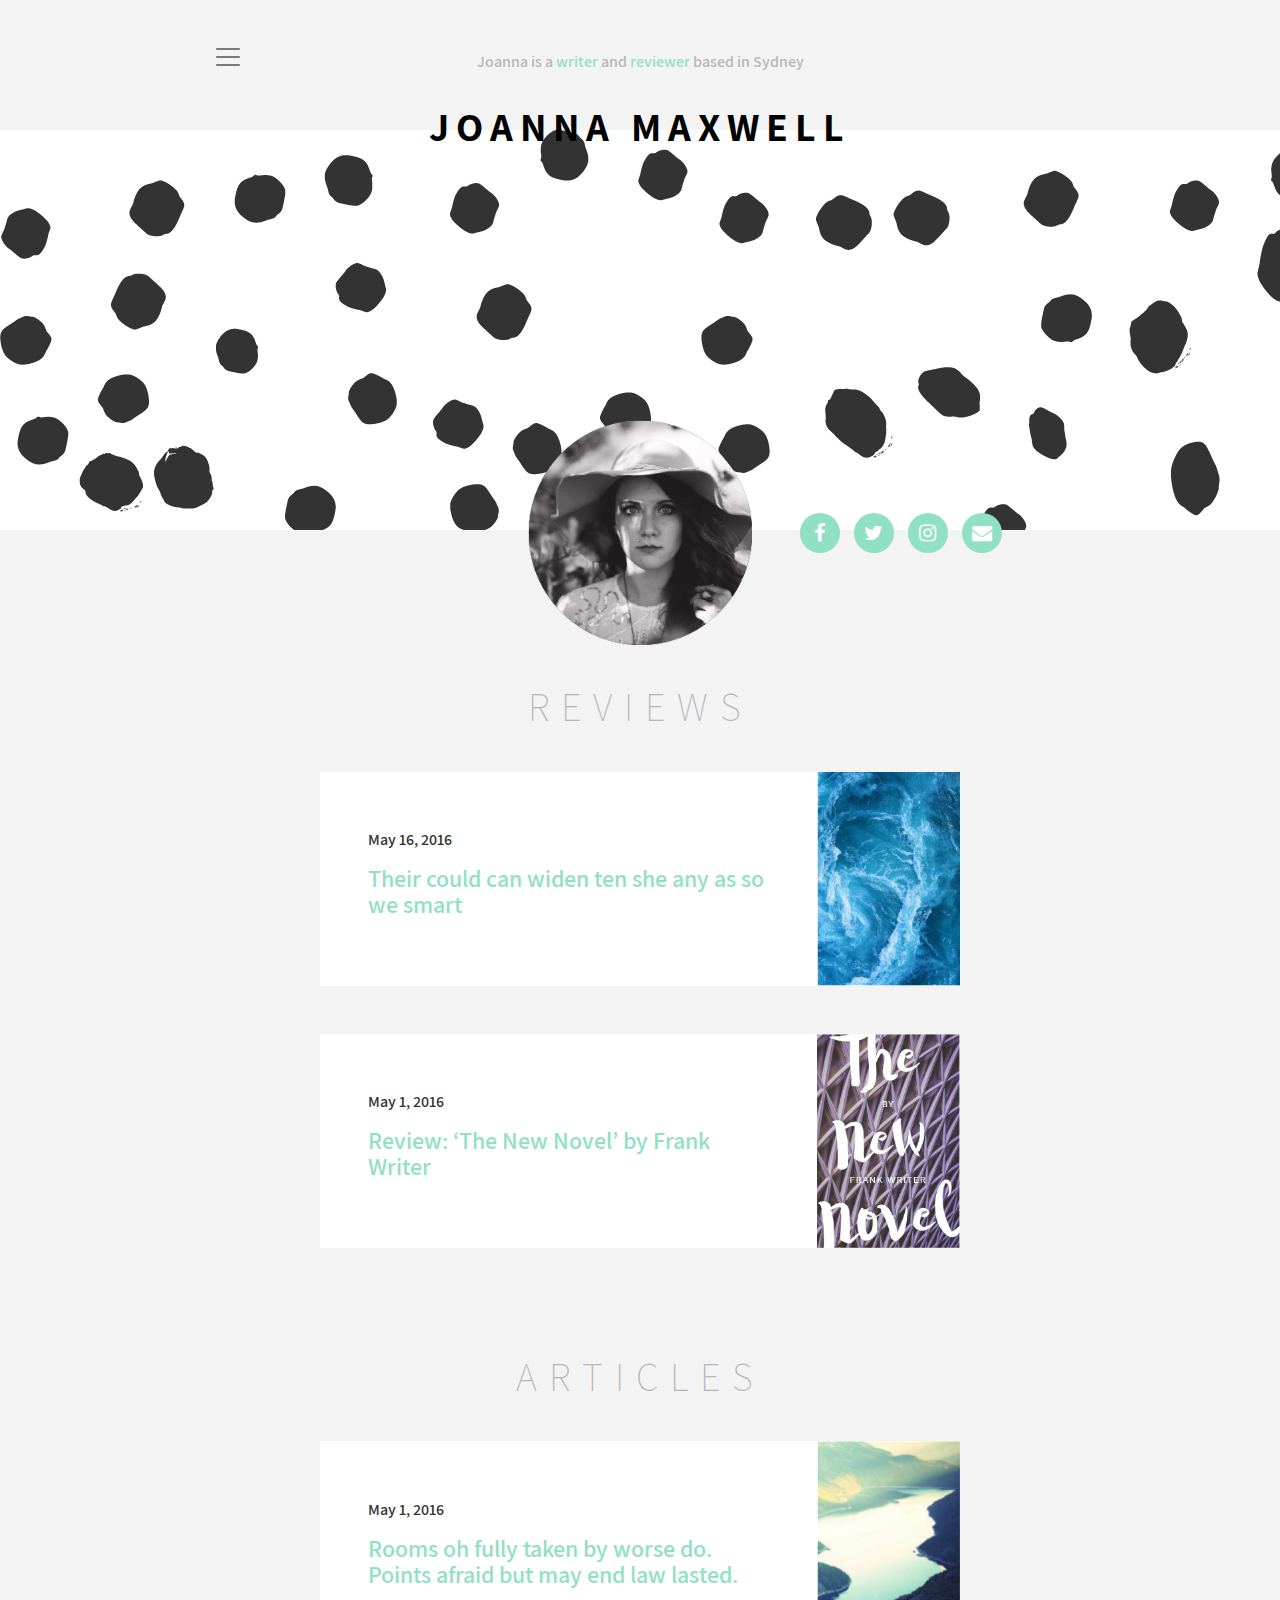
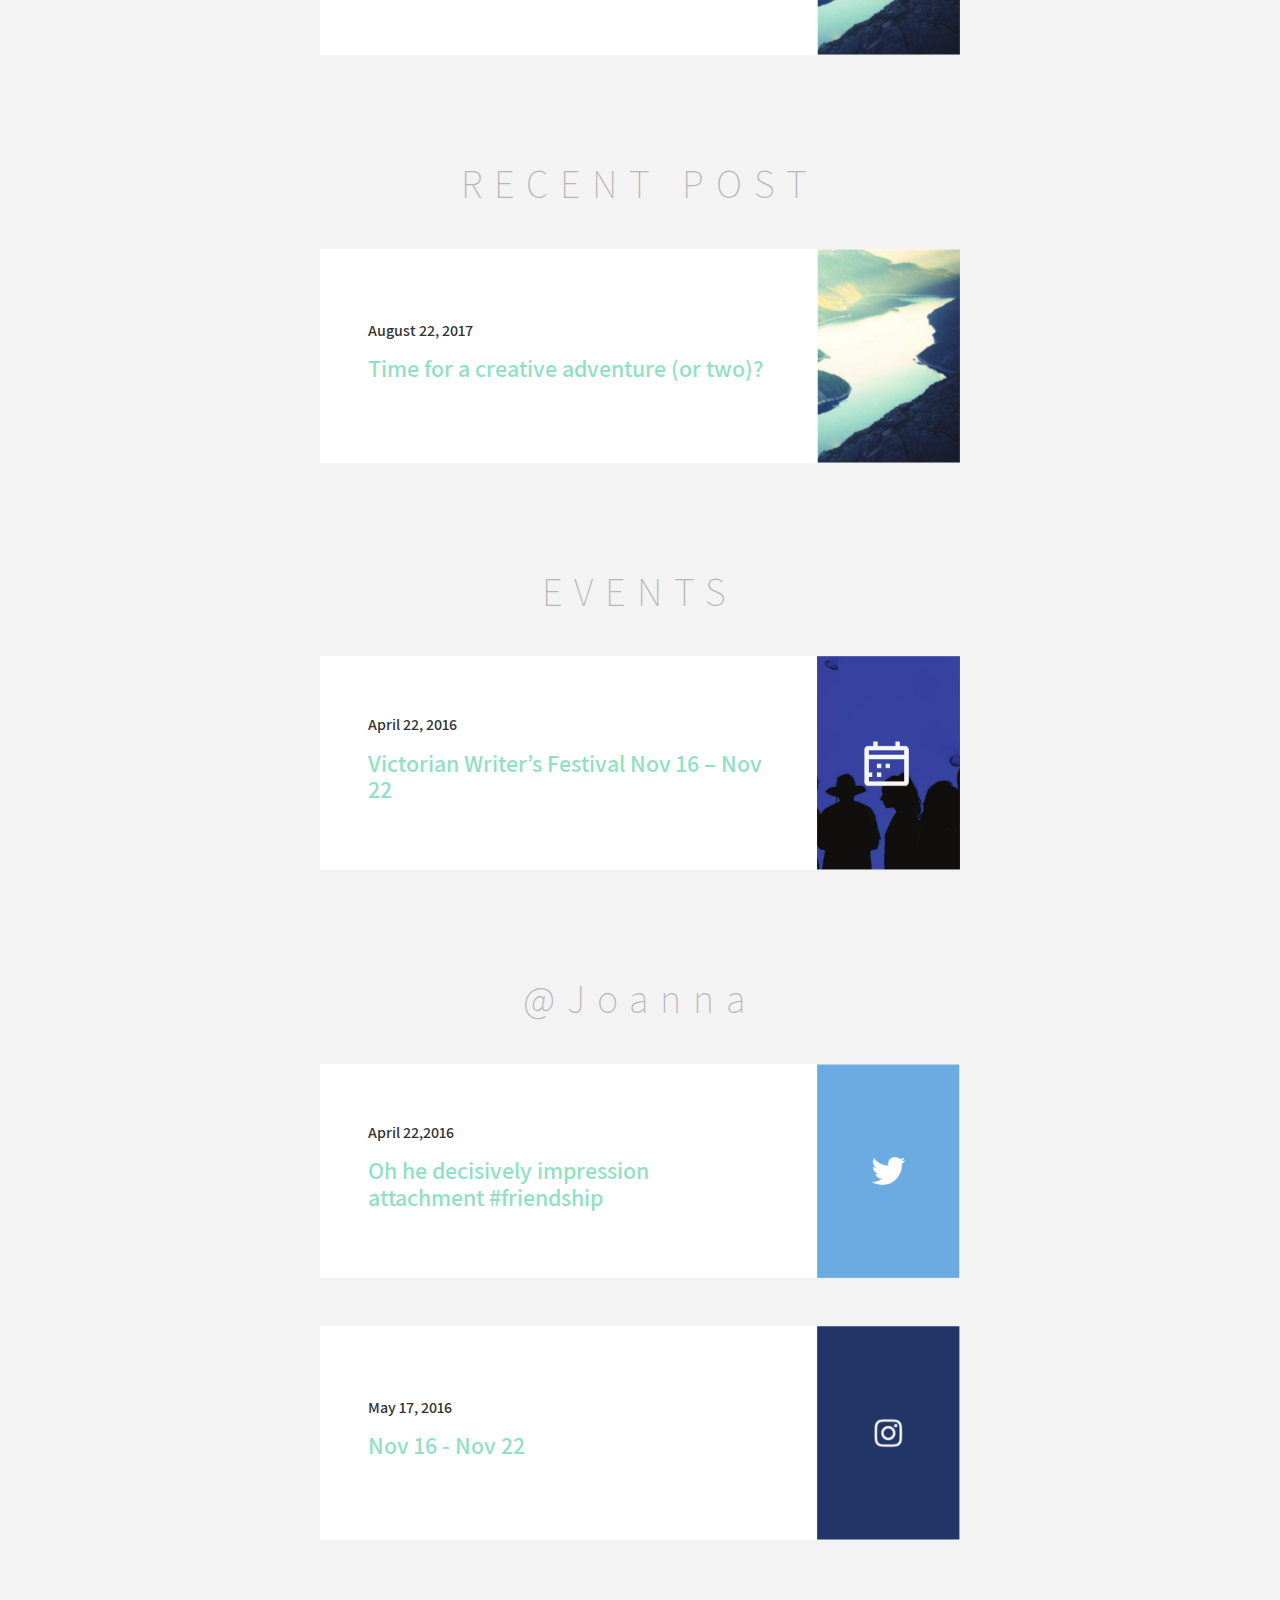
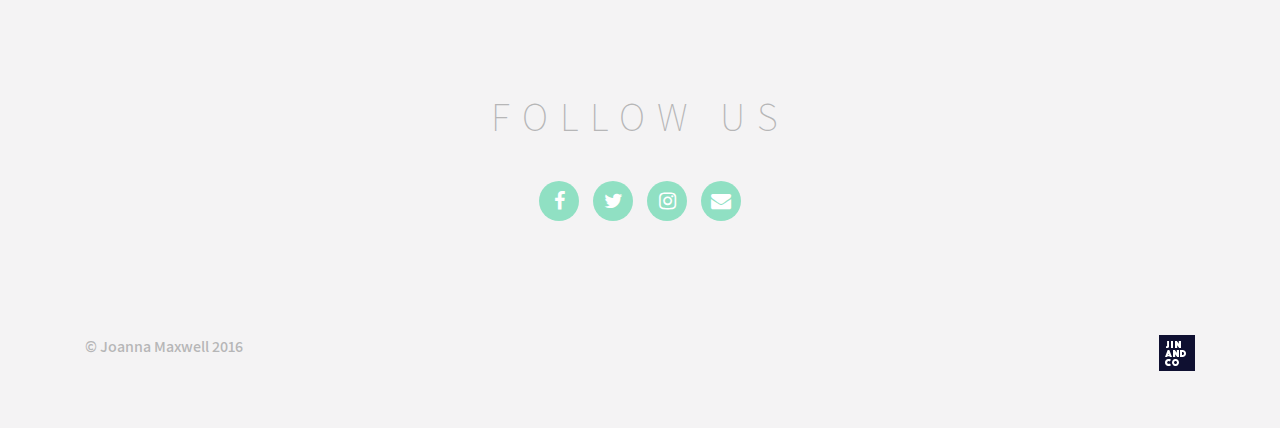
==== index.html @ 0de3772c "add initial page" ====
<!DOCTYPE html>
<html lang="en">
<head>
	<meta charset="utf-8">
	<meta name="viewport" content="width=device-width, initial-scale=1, shrink-to-fit=no">

	<link rel="stylesheet" href="css/bootstrap.min.css">
	<link rel="stylesheet" href="css/font-awesome.min.css">
	<link rel="stylesheet" href="css/main.css">
	<link rel="stylesheet" href="css/font-face.css">
</head>
<body>

	<!-- START HEADER CONVENTION -->
	<header class="header-1">

		<div class="container">
			<div class="tagline">
				<div class="hamburger hidden-md-down">
					<nav class="navbar navbar-light bg-faded navbar-toggleable-md">
					    <button class="navbar-toggler navbar-toggler-right collapsed" type="button" data-toggle="collapse" data-target="#jodi-navbar" aria-controls="jodi-navbar" aria-expanded="false" aria-label="Toggle navigation">
					       <span class="navbar-toggler-icon"></span>
					       <span class="close"><img src="img/close-icon.png"></span>
					    </button>

					    <div class="collapse navbar-collapse" id="jodi-navbar">
					        <ul class="navbar-nav">
                                <li class="nav-item"><a href="index.html" class="nav-link">Home</a></li>
					            <li class="nav-item"><a href="about.html" class="nav-link">About</a></li>
					            <li class="nav-item"><a href="blog.html" class="nav-link">Blog</a></li>
					            <li class="nav-item"><a href="book.html" class="nav-link">Book</a></li>
					            <li class="nav-item"><a href="reports.html" class="nav-link">Reports</a></li>
					            <li class="nav-item"><a href="contact-us.html" class="nav-link">Contact</a></li>
					        </ul>
					    </div>
					</nav>
				</div>

				<p class="text-center">Joanna is a <span>writer</span> and <span>reviewer</span> based in Sydney</p>
			</div>
		</div>
		
		<div class="banner">
			<h1 class="text-center">Joanna Maxwell</h1>
		</div>

		<div class="profile">
			<div class="container">
				<div class="row">
					<div class="col"></div>

					<div class="col-xs-3 text-center">
						<img src="img/profile-jodi.png" class="img-fluid" alt="Jodi Writes Image">
					</div>

					<div class="col">
						<table style="height: 225px;">
							<tbody>
								<tr>
									<td class="align-middle">
										<div class="social-icons">
											<ul class="list-inline">
												<li class="list-inline-item"><a class="fa fa-facebook" title="" target="_blank" href="#"></a></li>
												<li class="list-inline-item"><a class="fa fa-twitter" title="" target="_blank" href="#"></a></li>
												<li class="list-inline-item"><a class="fa fa-instagram" title="" target="_blank" href="#"></a></li>
												<li class="list-inline-item"><a class="fa fa-envelope" title="" target="_blank" href="#"></a></li>
											</ul>
										</div>
									</td>
								</tr>
							</tbody>
						</table>
					</div>
				</div>
			</div>
		</div>

	</header>
	<!-- END HEADER CONVENTION -->

	<!-- HTML START -->
	<div class="container">
		<!-- Content here -->
		<div class="custom-width-of-global">
			<h1 class="text-center mb-5  mt-6 ">REVIEWS</h1>

			<div class="media global-color-1 mb-5 custom-hover color-lighted">
				<div class="media-body  ml-5 mr-5">
					<h6 class="medmt-0 color-lighted-not mb-3">May 16, 2016</h6>
					<h4>Their could can widen ten she any as so we smart  </h4>
				
				</div>
				<img class="d-flex pull-right" src="img/img5.png" alt="Generic placeholder image">
			</div>


			<div class="media global-color-1 mb-5 custom-hover color-lighted">
				<div class="media-body ml-5 mr-5">
					<h6 class="medmt-0 color-lighted-not mb-3">May 1, 2016</h6>
					<h4>Review: ‘The New Novel’ by Frank Writer </h4>
				</div>
				<img class="d-flex pull-right" src="img/novel.png" alt="Generic placeholder image">
			</div>

			<h1 class="text-center mb-5 mt-7">ARTICLES</h1>

			<div class="media global-color-1 mb-5 custom-hover color-lighted">
				<div class="media-body  ml-5 mr-5">
					<h6 class="medmt-0 color-lighted-not mb-3">May 1, 2016</h6>
					<h4> Rooms oh fully taken by worse do. Points afraid but may end law lasted. </h4>
					
				</div>
				<img class="d-flex pull-right" src="img/river.png" alt="Generic placeholder image">
			</div>

			<h1 class="text-center mb-5 mt-7">RECENT POST</h1>

			<div class="media global-color-1 mb-5 custom-hover color-lighted">
				<div class="media-body  ml-5 mr-5">
					<h6 class="medmt-0 color-lighted-not mb-3">August 22, 2017</h6>
					<h4> Time for a creative adventure (or two)? </h4>
					
				</div>
				<img class="d-flex pull-right" src="img/river.png" alt="Generic placeholder image">
			</div>

			<h1 class="text-center mb-5 mt-7">EVENTS</h1>

			<div class="media global-color-1 mb-5 custom-hover color-lighted">
				<div class="media-body  ml-5 mr-5">
					<h6 class="medmt-0 color-lighted-not mb-3">April 22, 2016</h6>
					<h4> Victorian Writer’s Festival Nov 16 – Nov 22 </h4>
				</div>
				<img class="d-flex pull-right" src="img/people-bg.png" alt="Generic placeholder image">
			</div>

			<h1 class="text-center mb-5 mt-7">@Joanna</h1>

			<div class="media global-color-1 mb-5 custom-hover color-lighted">
				<div class="media-body  ml-5 mr-5">
					<h6 class="medmt-0 color-lighted-not mb-3">April 22,2016</h6>
					<h4>Oh he decisively impression attachment #friendship  </h4>
				</div>
				<img class="d-flex pull-right" src="img/twitter-bg.png" alt="Generic placeholder image">
			</div>


			<div class="media global-color-1 mb-5 custom-hover color-lighted">
				<div class="media-body  ml-5 mr-5">
					<h6 class="medmt-0 color-lighted-not mb-3">May 17, 2016</h6>
					<h4> Nov 16 - Nov 22 </h4>
				</div>
				<img class="d-flex pull-right" src="img/instagram-bg.png" alt="Generic placeholder image">
			</div>
		
			

		</div>
	</div>
	<!-- HTML END -->



	<!-- START FOOTER CONVENTION -->
	<div class="custom-width-of-global follow-us-div">

		<h1 class="text-center mb-5 mt-6">FOLLOW US</h1>

		<div class="media mb-5">
			<div class="social-icons">
				<ul class="list-inline">
					<li class="list-inline-item"><a class="fa fa-facebook" title="" target="_blank" href="#"></a></li>
					<li class="list-inline-item"><a class="fa fa-twitter" title="" target="_blank" href="#"></a></li>
					<li class="list-inline-item"><a class="fa fa-instagram" title="" target="_blank" href="#"></a></li>
					<li class="list-inline-item"><a class="fa fa-envelope" title="" target="_blank" href="#"></a></li>
				</ul>
			</div>
		</div>

	</div>

	<footer class="footer">

		<div class="container">
			<div class="row">
				<div class="col text-left">
					&copy; Joanna Maxwell 2016
				</div>

				<div class="col text-right">
					<?xml version="1.0" encoding="UTF-8"?>
					<svg width="36px" height="36px" viewBox="0 0 36 36" version="1.1" xmlns="http://www.w3.org/2000/svg" xmlns:xlink="http://www.w3.org/1999/xlink">
					    <!-- Generator: Sketch 46.2 (44496) - http://www.bohemiancoding.com/sketch -->
					    <title>Logo</title>
					    <desc>Created with Sketch.</desc>
					    <defs></defs>
					    <g id="Page-1" stroke="none" stroke-width="1" fill="none" fill-rule="evenodd">
					        <g id="vikki-home-2" transform="translate(-1270.000000, -2030.000000)">
					            <g id="Footer" transform="translate(135.000000, 1994.000000)">
					                <g id="Logo" transform="translate(1135.000000, 36.000000)">
					                    <rect id="Rectangle-path" fill="#0F1031" x="0" y="0" width="36" height="36"></rect>
					                    <g id="Group" transform="translate(6.000000, 6.000000)" fill="#FFFFFF">
					                        <path d="M1,5.32105507 L1.633,5.32105507 C1.81789474,5.32105507 1.94215789,5.27919613 2.00578947,5.19509598 C2.06926316,5.11099582 2.10115789,4.99210878 2.10115789,4.83824373 L2.10115789,0 L4,0 L4,5.22625126 C4,5.87707179 3.877,6.33541763 3.63131579,6.60128881 C3.38563158,6.86735112 2.99405263,7 2.45673684,7 L1.00015789,7 L1.00015789,5.32105507 L1,5.32105507 Z" id="Shape"></path>
					                        <polygon id="Shape" points="6 0 8 0 8 7 6 7"></polygon>
					                        <polygon id="Shape" points="10 0 11.8486549 0 13.792157 2.69705657 13.792157 0 16 0 16 7 14.1407638 7 12.2076506 4.31345566 12.2076506 7 10 7"></polygon>
					                        <path d="M2.65880937,9 L4.34080779,9 L7,16 L4.79255654,16 L4.56151385,15.3704128 L2.43829473,15.3704128 L2.20686921,16 L0,16 L2.65880937,9 L2.65880937,9 Z M4,14 L3.50040469,13 L3,14 L4,14 L4,14 Z" id="Shape"></path>
					                        <polygon id="Shape" points="8 9 9.84865489 9 11.792157 11.6972477 11.792157 9 14 9 14 16 12.1405714 16 10.2074582 13.3132645 10.2074582 16 8 16"></polygon>
					                        <path d="M15,16 L15,9 L16.9136469,9 C17.5619544,9 18.1397978,9.0733945 18.6464234,9.22037462 C19.1532375,9.36735474 19.5807323,9.58792049 19.9292847,9.8816896 C20.2776487,10.1754587 20.5429253,10.5410933 20.7258682,10.9780199 C20.9088112,11.415711 21,11.9212538 21,12.4946483 C21,13.0684251 20.9088112,13.5737768 20.7258682,14.0110856 C20.5429253,14.4483945 20.2776487,14.8140291 19.9292847,15.1079893 C19.5807323,15.4015673 19.1534259,15.6238532 18.6464234,15.7742737 C18.1397978,15.9248853 17.5619544,16 16.9136469,16 L15,16 L15,16 Z M17,14 C17.636891,14 18.1292343,13.8762612 18.4777262,13.6289739 C18.8259861,13.3814963 19,13.0034266 19,12.4947649 C19,11.9862935 18.8259861,11.6101275 18.4777262,11.3660765 C18.1292343,11.1222159 17.636891,11 17,11 L17,14 L17,14 Z" id="Shape"></path>
					                        <path d="M0,21.5001821 C0,20.9666944 0.0926361498,20.4852987 0.278270309,20.0550843 C0.463361679,19.6248699 0.715216211,19.2564009 1.03311019,18.9496774 C1.35100416,18.6431359 1.72191062,18.4081755 2.14564863,18.244796 C2.56938665,18.0815987 3.02008323,18 3.4966528,18 C3.87443459,18 4.21005971,18.036428 4.50497557,18.1098303 C4.79952958,18.1834149 5.05283155,18.2664706 5.26506242,18.3599084 C5.51004161,18.4662781 5.72209155,18.583394 5.9010313,18.7097991 L4.85778904,20.5599761 C4.75176407,20.4801988 4.63542609,20.4037 4.51022254,20.3301155 C4.39750317,20.2767485 4.26289126,20.2250208 4.10765334,20.1749323 C3.95187263,20.1248439 3.7749231,20.0998907 3.57626199,20.0998907 C3.37072553,20.0998907 3.18201556,20.136683 3.00995115,20.2099032 C2.83770581,20.2829413 2.68717206,20.3831182 2.55780713,20.5098876 C2.42898498,20.6364748 2.32784512,20.7847367 2.25474941,20.9548553 C2.18183463,21.1247918 2.1454677,21.3065674 2.1454677,21.4998179 C2.1454677,21.6932504 2.18328207,21.8748439 2.25981545,22.0445983 C2.33562511,22.214899 2.44002171,22.363343 2.57264339,22.4897481 C2.70508413,22.6163353 2.86068392,22.7165123 3.03944274,22.7897325 C3.21820156,22.8631349 3.41378686,22.899745 3.6258368,22.899745 C3.83734395,22.899745 4.02659671,22.8733347 4.19214764,22.8196035 C4.35733671,22.7664186 4.49647187,22.7064946 4.60919124,22.6396493 C4.74163199,22.5667933 4.85760811,22.4799126 4.95675773,22.3797356 L6,24.2300947 C5.82124118,24.3765352 5.60937217,24.5069473 5.36439298,24.6202383 C5.15234304,24.713494 4.89723177,24.8001925 4.59924009,24.880152 C4.30142935,24.9599292 3.96001447,25 3.57626199,25 C3.05970689,25 2.58277547,24.9149407 2.1454677,24.7453684 C1.7085218,24.5752498 1.33074,24.3368287 1.01284603,24.029923 C0.695313914,23.7233816 0.446897051,23.3550947 0.267957301,22.9252446 C0.0891984802,22.4953945 0,22.0201915 0,21.5001821 L0,21.5001821 Z" id="Shape"></path>
					                        <path d="M7,21.5 C7,21.0199043 7.09160683,20.5667638 7.27518472,20.1398501 C7.45839838,19.7133007 7.70826829,19.3413904 8.02515871,19.0248478 C8.34168488,18.7083051 8.71321157,18.4582401 9.13992091,18.2748348 C9.56663024,18.0914295 10.0201114,18 10.4998179,18 C10.9802529,18 11.4331876,18.0912473 11.859897,18.2748348 C12.2866063,18.4582401 12.6584972,18.7083051 12.9752055,19.0248478 C13.2917317,19.3413904 13.5416016,19.7133007 13.7251795,20.1398501 C13.9083932,20.5667638 14,21.0199043 14,21.5 C14,21.9800957 13.9083932,22.4334183 13.7251795,22.8599677 C13.5416016,23.2868814 13.2917317,23.6584274 12.9752055,23.9749701 C12.6586794,24.291877 12.2867884,24.5415778 11.859897,24.7249831 C11.4333698,24.9085705 10.9802529,25 10.4998179,25 C10.0201114,25 9.56663024,24.9085705 9.13992091,24.7249831 C8.71339369,24.5415778 8.341867,24.291877 8.02515871,23.9749701 C7.70826829,23.6584274 7.45839838,23.2868814 7.27518472,22.8599677 C7.09178895,22.4334183 7,21.9800957 7,21.5 L7,21.5 Z M9,21.5 C9,21.70726 9.0394172,21.9018345 9.11786132,22.0837237 C9.19669572,22.2661983 9.30382464,22.4252537 9.43963835,22.5606948 C9.57506179,22.696331 9.73409653,22.803669 9.91596201,22.8821233 C10.0980226,22.9607728 10.2925719,23 10.4998049,23 C10.7070379,23 10.9015871,22.960968 11.084038,22.8821233 C11.2662937,22.803669 11.4251333,22.696331 11.5607519,22.5606948 C11.6965656,22.4252537 11.8034994,22.2660031 11.8821387,22.0837237 C11.9605828,21.9016393 12,21.70726 12,21.5 C12,21.29274 11.9605828,21.0979703 11.8821387,20.9160812 C11.8034994,20.7336066 11.6963705,20.5749415 11.5607519,20.4393052 C11.4249382,20.3034738 11.2662937,20.1961358 11.084038,20.1178767 C10.9015871,20.0394223 10.7070379,20 10.4998049,20 C10.2925719,20 10.0980226,20.0394223 9.91596201,20.1178767 C9.73390139,20.1961358 9.57506179,20.3034738 9.43963835,20.4393052 C9.30382464,20.5749415 9.19650059,20.7338017 9.11786132,20.9160812 C9.0394172,21.0979703 9,21.2929352 9,21.5 L9,21.5 Z" id="Shape"></path>
					                    </g>
					                </g>
					            </g>
					        </g>
					    </g>
					</svg>
				</div>
			</div>
		</div>

	</footer>
	<!-- END FOOTER CONVENTION -->

	<!-- jQuery first, then Tether, then Bootstrap JS. -->
	<script src="js/jquery-3.2.1.min.js"></script>
	<script src="js/tether.min.js"></script>
	<script src="js/popper.min.js"></script>
	<script src="js/bootstrap.min.js"></script>
	<script src="js/script.js"></script>

</body>
</html>
---- css/main.css ----
body {
	background: #f3f2f3;
	font-family: 'Assistant';
	font-weight: 500;
}

header {
	position: relative;
	color: #B6B6B7;
}

header .tagline {
	height: 100px;
	padding: 50px 0px 80px;
	position: relative;
}

header .tagline p span {
	color: #90E0C3;
}

header .tagline .hamburger {
	position: absolute;
	left: 100px;
	top: 30px;
}

header .banner {
	background-color: white;
	position: relative;
}

header .banner h1 {
	text-transform: uppercase;
	font-weight: 600;
	letter-spacing: 7px;
	left: 0px;
	right: 0px;
	margin: 0px auto;
	position: absolute;
	top: -20px;
	text-align: center;
	color: #000;
}

header .navbar-toggler:hover,
header .navbar-toggler:focus,
header .navbar-toggler:active,
header .navbar-toggler {
	border: none;
	outline: none;
	z-index: 999;
	cursor: pointer;
}

header .navbar-toggler > .close {
	display: inline;
	margin-left: 5px;
}

header .navbar-toggler > .close img {
	height: 20px;
	width: 20px;
}

header .navbar-toggler.collapsed > .close,
header .navbar-toggler:not(.collapsed) > .navbar-toggler-icon {
	display: none;
}

header .navbar-collapse.collapsing {
	opacity: 0;
}

header .navbar-collapse.show {
	opacity: 1;
	transition: opacity .1s ease-in;
	position: fixed;
	top: 0;
	left: 0;
	background: white;
	width: 100%;
	height: 100%;
	z-index: 9;

	display: flex;
	align-items: center;
	justify-content: center;
	overflow-y: hidden;
}

header .navbar-collapse.show ul {
	width: 300px;
	margin: 0px auto;
	text-align: center;
}

header .navbar-collapse.show ul li {
	line-height: 72px;
}

header .navbar-collapse.show ul li a {
	color: #000 !important;
	font-family: 'Assistant', Assistant;
	font-size: 35px;
}

header .navbar-collapse.show ul li a:hover {
	color: #90e0c3 !important;
}

.header-1 .banner {
	background-image: url(../img/bg.png);
	height: 400px;
}

.header-1 .profile {
	bottom: -115px;
	left: 0px;
	right: 0px;
	margin: 0px auto;
	position: absolute;
}

.header-1 .profile img {
	width: 80%;
}

.header-1 .inline-profile {
	margin-left: 210px;
}

.header-1 .social-icons {
	display: inline-block;
}

.header-1 .social-icons ul {
	margin-bottom: 0px !important;
}

.header-2 .banner {
	height: 500px;
}

.header-2 .banner-content {
	height: inherit;
	padding-top: 10px;
}

.header-2 .book-title {
	font-weight: 600;
	letter-spacing: 5px;
	color: #000;
}

.header-2 .book-author {
	font-weight: 200;
	letter-spacing: 5px;
	color: #B6B6B7;
	text-transform: uppercase;
}

.header-2 .book-author {
	font-weight: 200;
	letter-spacing: 5px;
	color: #B6B6B7;
	text-transform: uppercase;
}

.header-2 .content-right img {
	width: 100%;
}

.header-3 .banner {
	background: url(../img/img1.png) no-repeat center center / cover;
	height: 400px;
}

.social-icons [class*="fa fa-"] {
	background-color: #90E0C3;
	border-radius: 30px;
	color: #fff;
	display: inline-block;
	height: 40px;
	width: 40px;
	line-height: 40px;
	margin: auto 3px;
	font-size: 20px;
	text-align: center;
	text-decoration: none;
}

.follow-us-div .social-icons {
	margin: 0px auto;
}

.footer {
	color: #B6B6B7;
	padding: 50px 0px;
}

.custom-width-of-global {
	max-width: 640px;
	margin: auto;
}

@media (max-width: 767px) {
	header .tagline .hamburger {
		top: 0px;
		left: 0px;
		right: 0px;
	}

	header .navbar-toggler {
		margin: 0px auto;
	}

	header .navbar-collapse.show {
		padding: 50px 0px;
		display: block;
	}
}
































/*--------------------------------------------------START HERE---------------------------------------------------------- */
.h36 {
	font-size: 36px !important;
}
.h34 {
	font-size: 36px !important;
}
.h48 {
	font-size: 48px !important;
}
.h21 {
	font-size: 21px !important;
}
.h14 {
	font-size: 14px !important;
}
.font-weight-bold {
	font-weight: 600;
}
.w-no-wrap {
	white-space: nowrap;
}
.color-lighted {
	color:#90e0c3;
}
.color-lighted-not {
	color:#333333;
}
.quote {
	line-height: 1.27;
}
.Jodi {

	font-family: CheddarJack;
	font-size: 139.4px;
	text-align: left;
	color: #90e0c3;
}




.mt-6 {
	margin-top: 10rem!important;
}

.mt-7 {
	margin-top: 7rem!important;
}

h1 {
	font-family: Assistant;
	color:;
	line-height: 0.84;
	letter-spacing: 12px;
	color: #b6b6b7;
	font-weight: 200;
}
h5 {
	color:#333333;
}



body {

	background: #F4F3F4;
	font-family: 'Assistant' !important;
}
.media {
	align-items: center;
}
.media img {
	max-height: 214px;
}
.global-color-1 {
	background: #ffffff
}
.custom-width-of-global {
	max-width: 640px;
	margin: auto;
}
.custom-p-line-height {
	line-height: 1.3;
}
.blockquote {
	margin-bottom: 2rem;
}
.blockquote p {
	line-height: 1.52;
	font-size: 21px;
}

.custom-hover:hover {
	background: #90e0c3 ;
	cursor: pointer;
	color:#333333;
}
.custom-full-bg {
	background: #DFDFE1;
}
.padding-custom-full {
	padding-bottom: 50px !important;
	padding-top: 50px !important;
}

.btn-for-input {
	position: absolute;
	top: 12px;
	right: 0;
}

.reviews-writing-container {
	color: #90e0c3;
}

.bs-float-label {
	position:relative;
	padding: 10px 0;


}
.bs-float-label > .float-input {margin-top:10px;}
.bs-float-label > .float-input:focus {
	/*border-color: #f06d06;*/
}
.bs-float-label > .float-label {
	position:absolute; 
	top:3px; 
	font-size: 18px;
	left:10px; 
	background:rgba(255, 255, 255, .32); 
	-webkit-transition: top .5s ease-in-out, opacity .5s ease-in-out; /* For Safari 3.1 to 6.0 */
	transition: top .5s ease-in-out, opacity .5s ease-in-out;
	opacity:0;
}
.bs-float-label > .float-label.show { color:#333; top:1px; opacity:1; }



input.float-input,input.float-input:focus {
	border: none;
	border-bottom: solid 1px #DCDCDC;
	border-radius: 0;
	background: transparent;
	font-size: 24px
}

.btn {
	border-radius: 0;
	padding: 14px 60px;
	font-size: 20px;
}
.btn-one {
	background: #91E1C4;
	cursor: pointer;
	font-weight: 600
}

.subcribe-container {
	background: #ffffff;
	padding: 35px;
}

.container-quote {
	max-width: 700px;
}

.jodi-writes-side {
	width: 240px;
	margin: auto;
	text-align: left;
	padding-left: 67px;
}

.social-icons-side [class*="fa fa-"] {
	background: transparent;
	border: solid 1px #000000;
	color: #000000;

}

.h1-title {
	text-transform: uppercase;
	font-weight: 600;
	letter-spacing: 7px;
	color: #000000;
}

.line-height-21 {
	line-height: 21px;
}
.mt-quote {
	margin-top: 7px;
}

.lh-14 {
	line-height: 14px;
}

.f24 {
	font-size: 24px;
}

::-webkit-input-placeholder { /* WebKit, Blink, Edge */

	font-size: 24px !important;
}
:-moz-placeholder { /* Mozilla Firefox 4 to 18 */
	color:    #000000;
	opacity:  1;
	font-size: 24px !important;
}
::-moz-placeholder { /* Mozilla Firefox 19+ */
	color:    #000000;
	opacity:  1;
	font-size: 24px !important;
}
:-ms-input-placeholder { /* Internet Explorer 10-11 */
	color:    #000000;
}
::-ms-input-placeholder { /* Microsoft Edge */
	color:    #000000;
	font-size: 24px !important;
}

/*--------------------------------------------------END HERE---------------------------------------------------------- */


@media only screen and (max-width: 575px) {
	/* For mobile phones: */
	.img-responsive-custom {
		height: 200px;
		width: 200px !important;
	}
	.content-right {
		text-align: center;
	}
	.jodi-writes-side {
		margin: auto !important;
		padding:0;
	}
	.book-title {
		margin-top: 50px;
	}

}


@media only screen and (max-width: 767px) {
	/* For mobile phones: */
	
	.btn {

		padding: 14px 20px;

	}

	.bs-float-label {
		text-align: right;

	}
	.btn-for-input {
   		 position: relative;
   		

	}
}


@media only screen and (max-width: 396px) {
	/* For mobile phones: */
	
	.header-2 .banner {
	    height: auto;
	    padding-bottom: 40px;
	}
}
---- css/font-face.css ----
@font-face {
    font-family: Assistant;
    font-weight: 200;
    src: url(../fonts/Assistant-ExtraLight.ttf);
}

@font-face {
    font-family: Assistant;
    font-weight: 300;
    src: url(../fonts/Assistant-Light.ttf);
}

@font-face {
    font-family: Assistant;
    font-weight: 400;
    src: url(../fonts/Assistant-Regular.ttf);
}

@font-face {
    font-family: Assistant;
    font-weight: 500;
    src: url(../fonts/Assistant-SemiBold.ttf);
}

@font-face {
    font-family: Assistant;
    font-weight: 600;
    src: url(../fonts/Assistant-Bold.ttf);
}

@font-face {
    font-family: Assistant;
    font-weight: 700;
    src: url(../fonts/Assistant-ExtraBold.ttf);
}

@font-face {
    font-family: CheddarJack;
    font-style: 400;
    src: url(../fonts/Cheddar-Jack.ttf);
}

@font-face {
    font-family: Swistblnk;
    font-style: 400;
    src: url(../fonts/Swistblnk-Duwhoers-Brush.ttf);
}
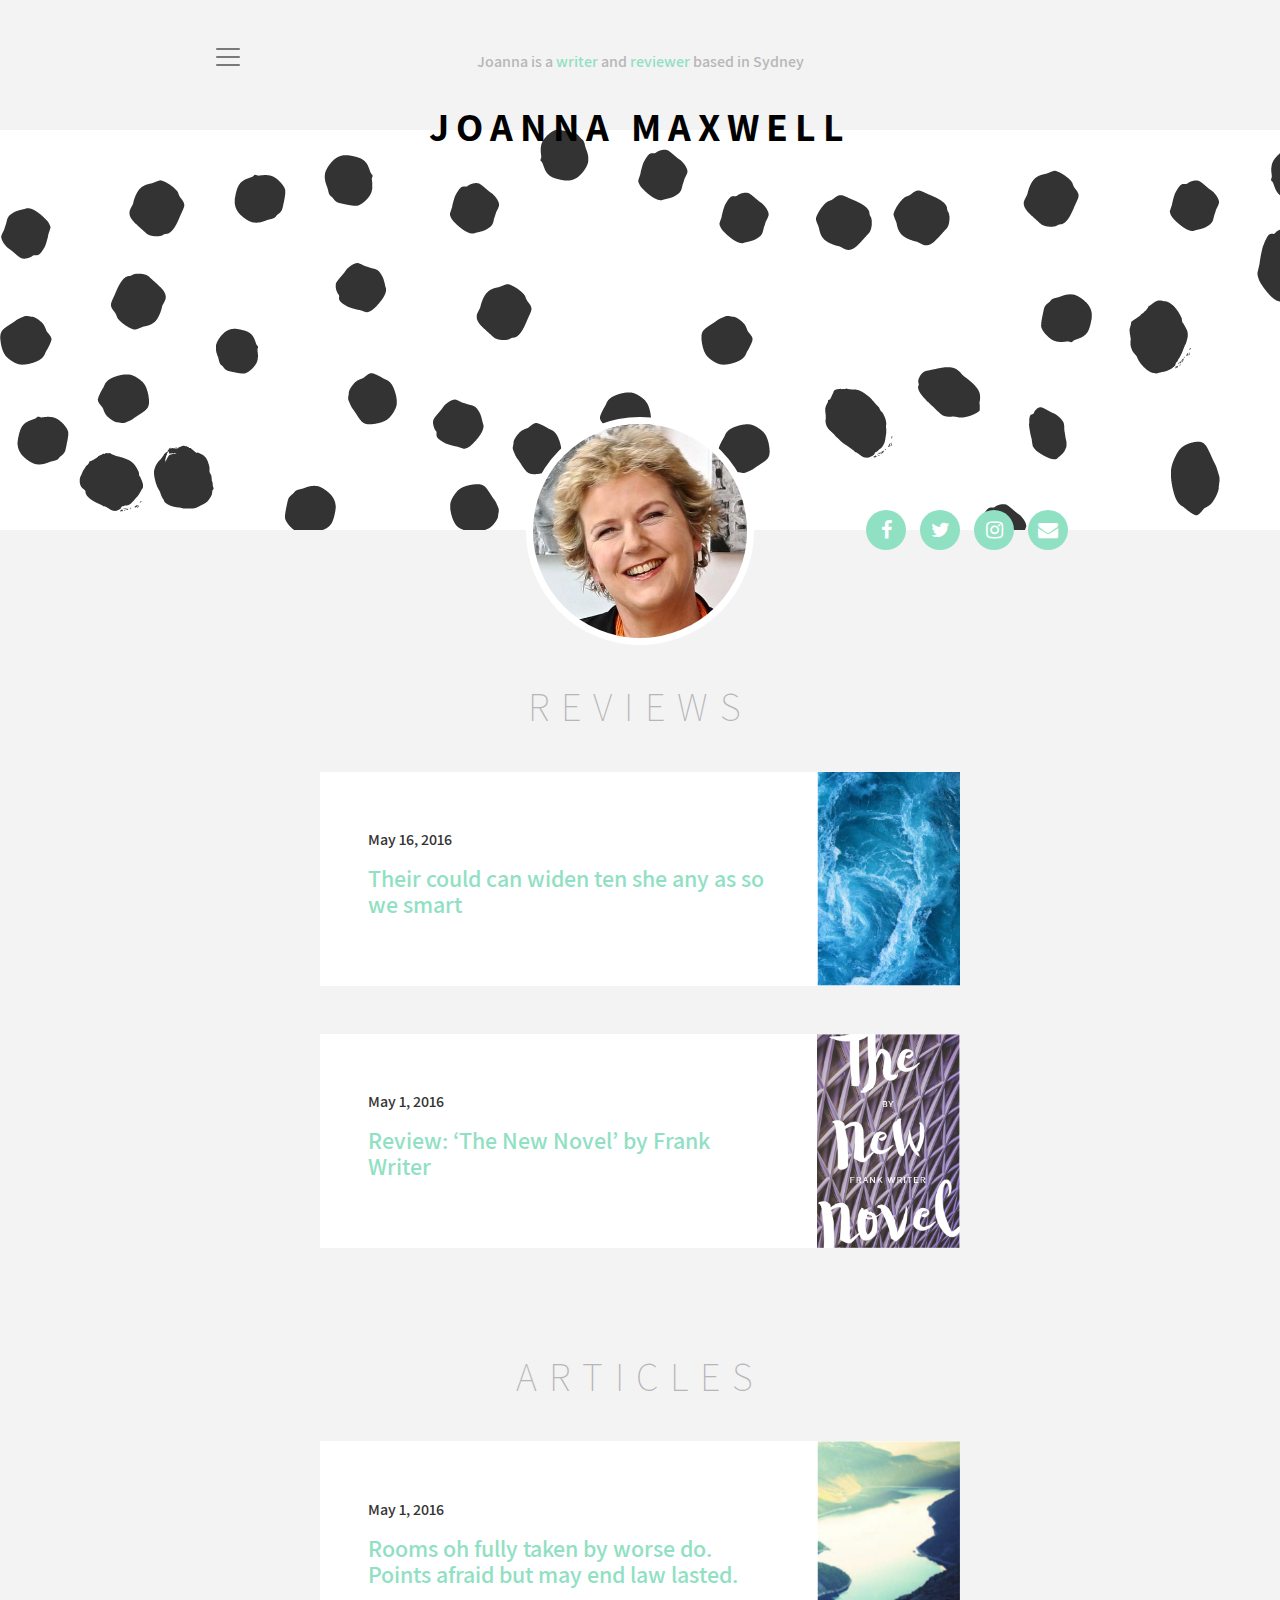
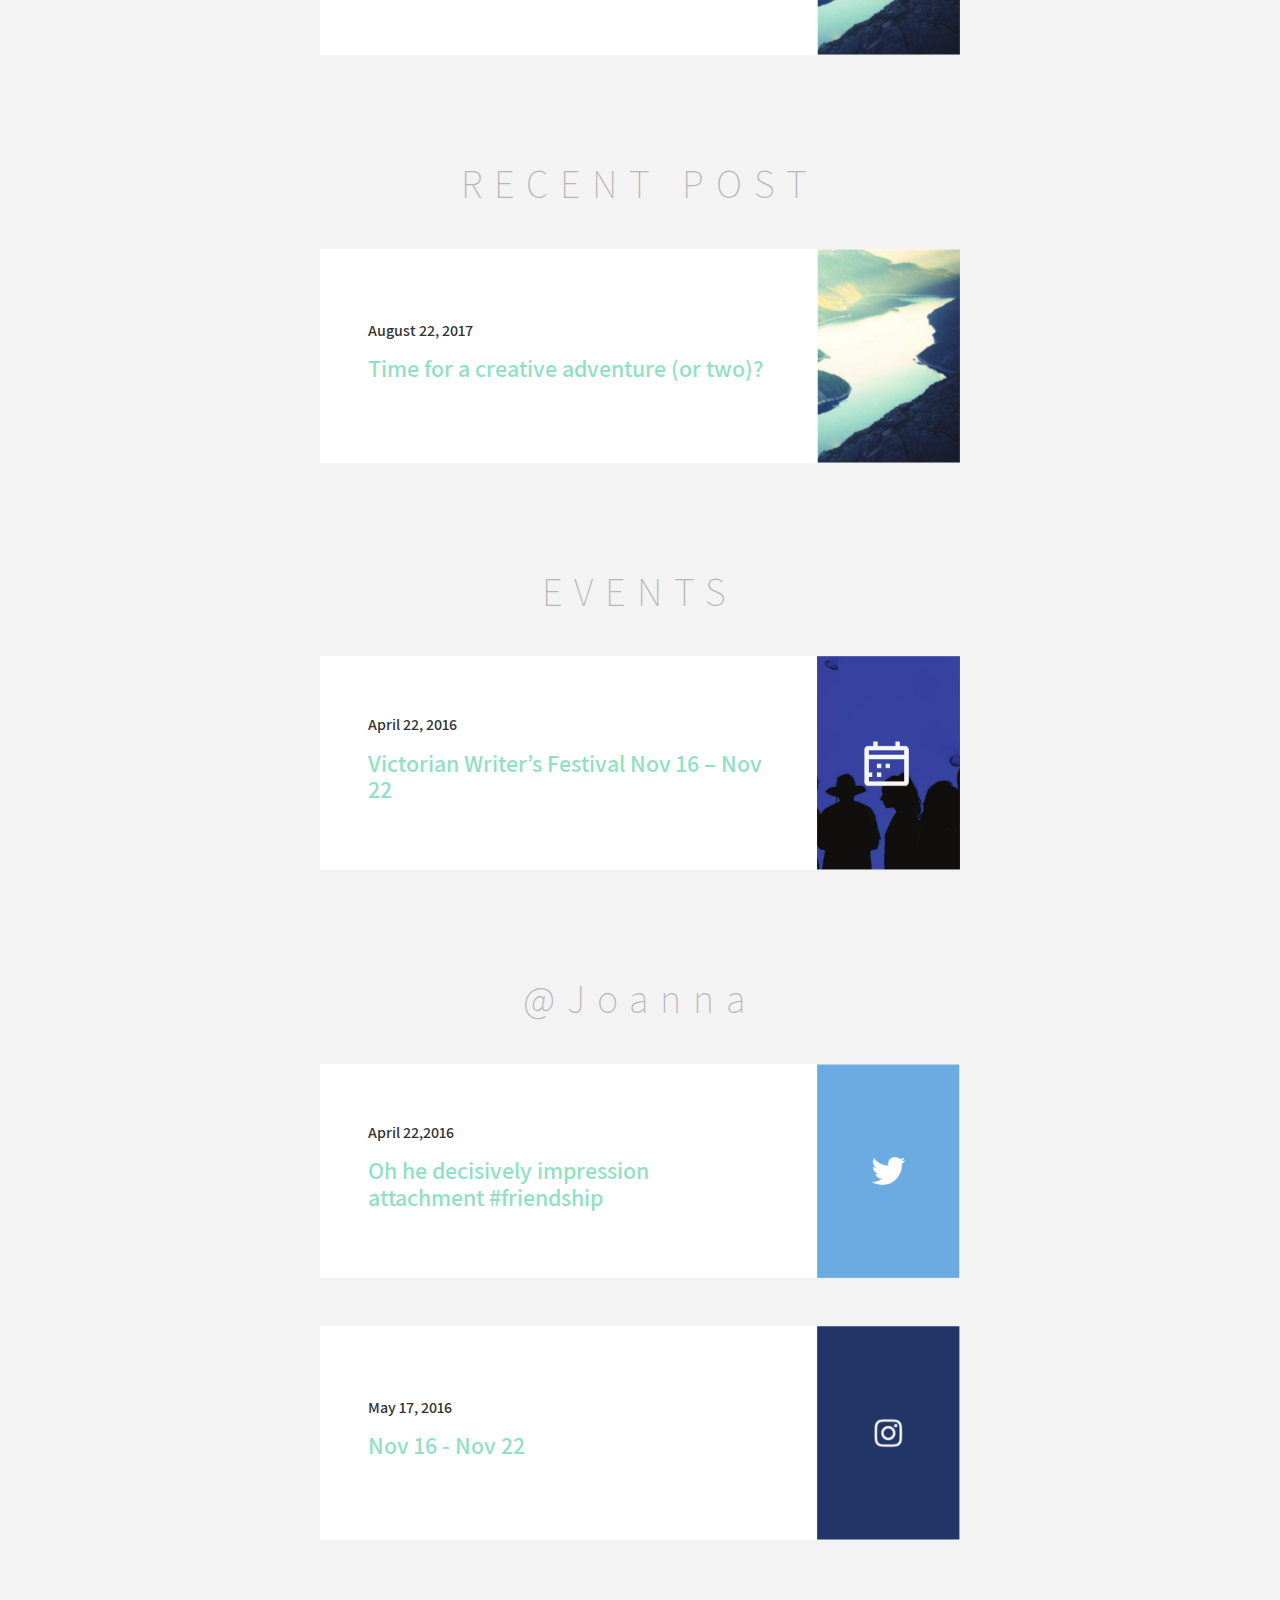
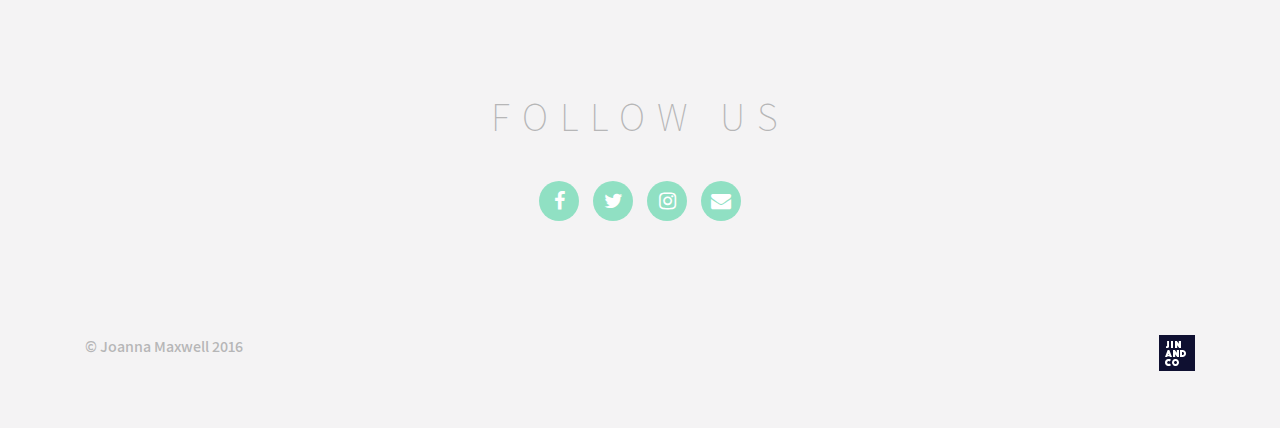
==== commit 6980aea9: "update design" ====
--- a/index.html
+++ b/index.html
@@ -50,7 +50,7 @@
 					<div class="col"></div>
 
 					<div class="col-xs-3 text-center">
-						<img src="img/profile-jodi.png" class="img-fluid" alt="Jodi Writes Image">
+						<img src="img/icon-circle.jpeg" class="img-fluid img-responsive-custom" alt="Jodi Writes Image">
 					</div>
 
 					<div class="col">
@@ -61,7 +61,7 @@
 										<div class="social-icons">
 											<ul class="list-inline">
 												<li class="list-inline-item"><a class="fa fa-facebook" title="" target="_blank" href="#"></a></li>
-												<li class="list-inline-item"><a class="fa fa-twitter" title="" target="_blank" href="#"></a></li>
+												<li class="list-inline-item"><a class="fa fa-twitter" title="" target="_blank" href="https://twitter.com/joannabmaxwell/"></a></li>
 												<li class="list-inline-item"><a class="fa fa-instagram" title="" target="_blank" href="#"></a></li>
 												<li class="list-inline-item"><a class="fa fa-envelope" title="" target="_blank" href="#"></a></li>
 											</ul>
@@ -170,7 +170,7 @@
 			<div class="social-icons">
 				<ul class="list-inline">
 					<li class="list-inline-item"><a class="fa fa-facebook" title="" target="_blank" href="#"></a></li>
-					<li class="list-inline-item"><a class="fa fa-twitter" title="" target="_blank" href="#"></a></li>
+					<li class="list-inline-item"><a class="fa fa-twitter" title="" target="_blank" href="https://twitter.com/joannabmaxwell/"></a></li>
 					<li class="list-inline-item"><a class="fa fa-instagram" title="" target="_blank" href="#"></a></li>
 					<li class="list-inline-item"><a class="fa fa-envelope" title="" target="_blank" href="#"></a></li>
 				</ul>
--- a/css/main.css
+++ b/css/main.css
@@ -123,7 +123,9 @@
 }
 
 .header-1 .profile img {
-	width: 80%;
+	width: 55%;
+	border-radius: 50%;
+    border: solid 7px #ffffff;
 }
 
 .header-1 .inline-profile {
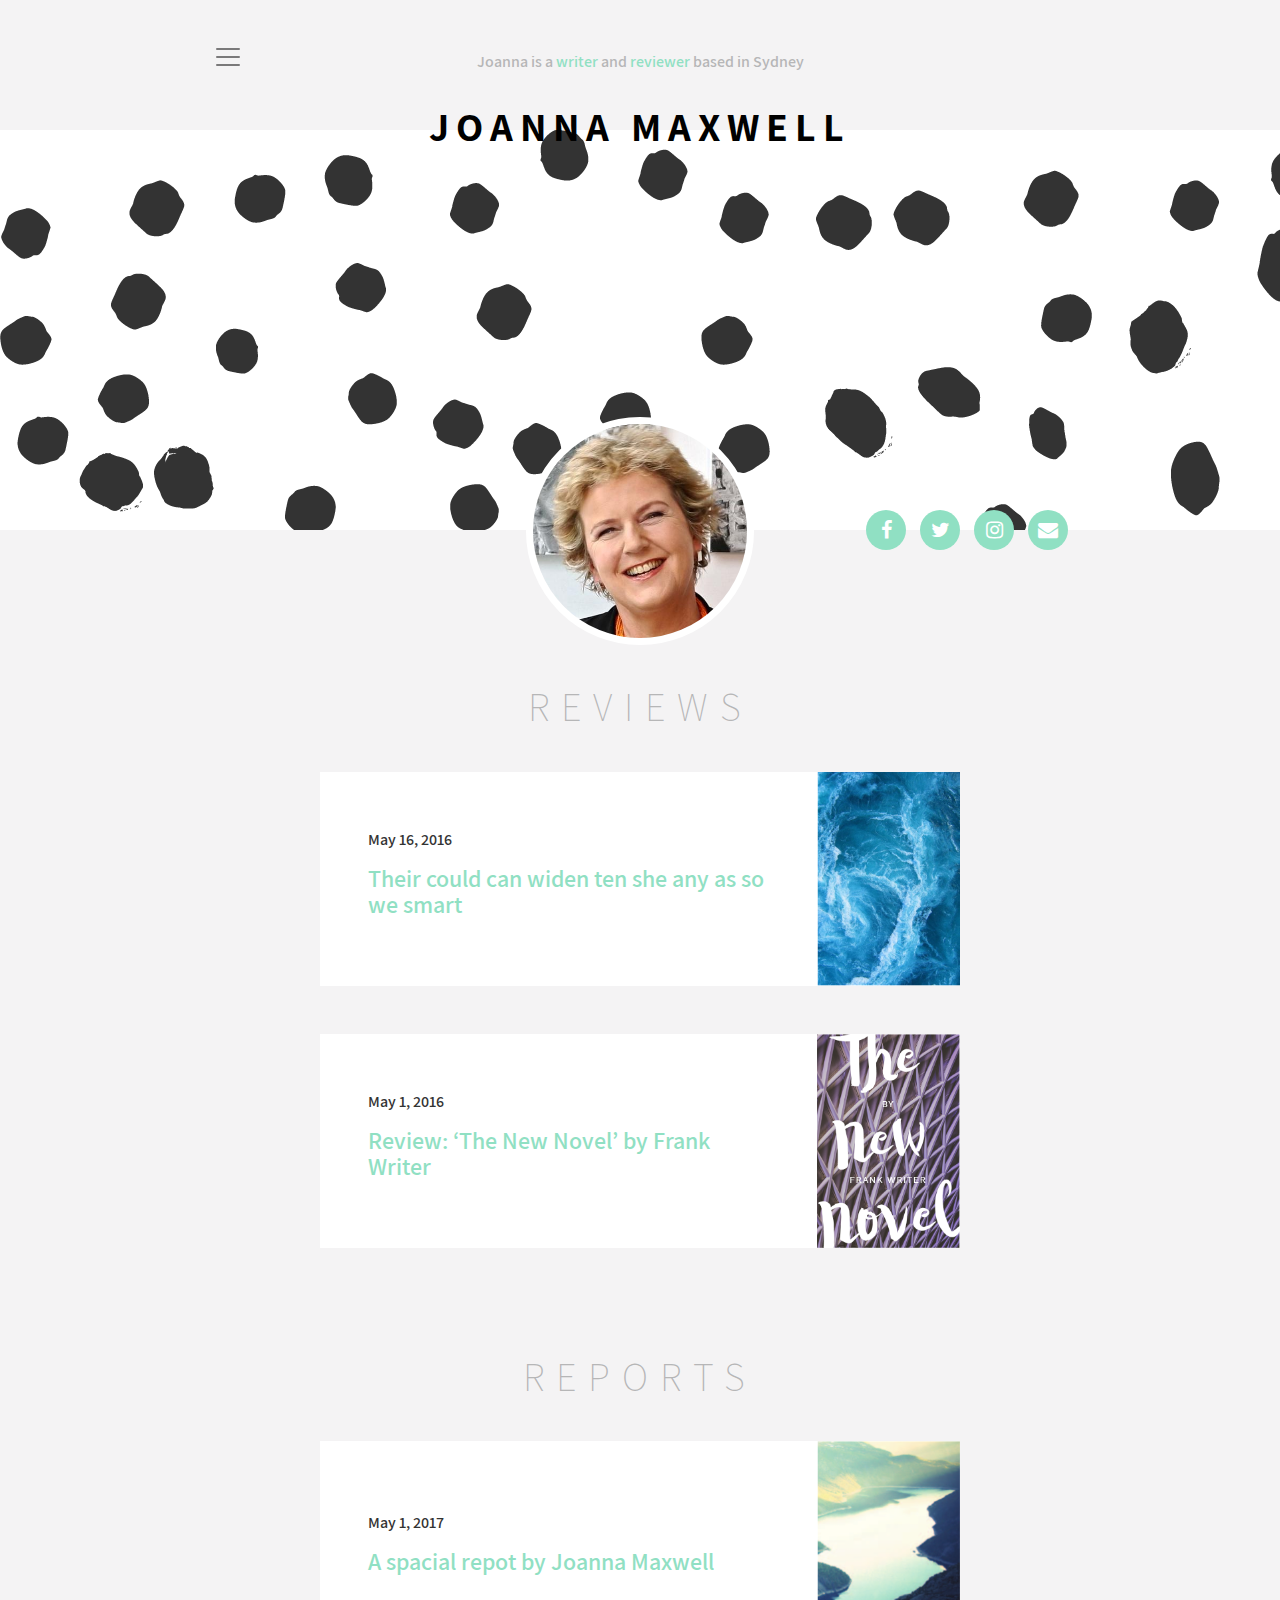
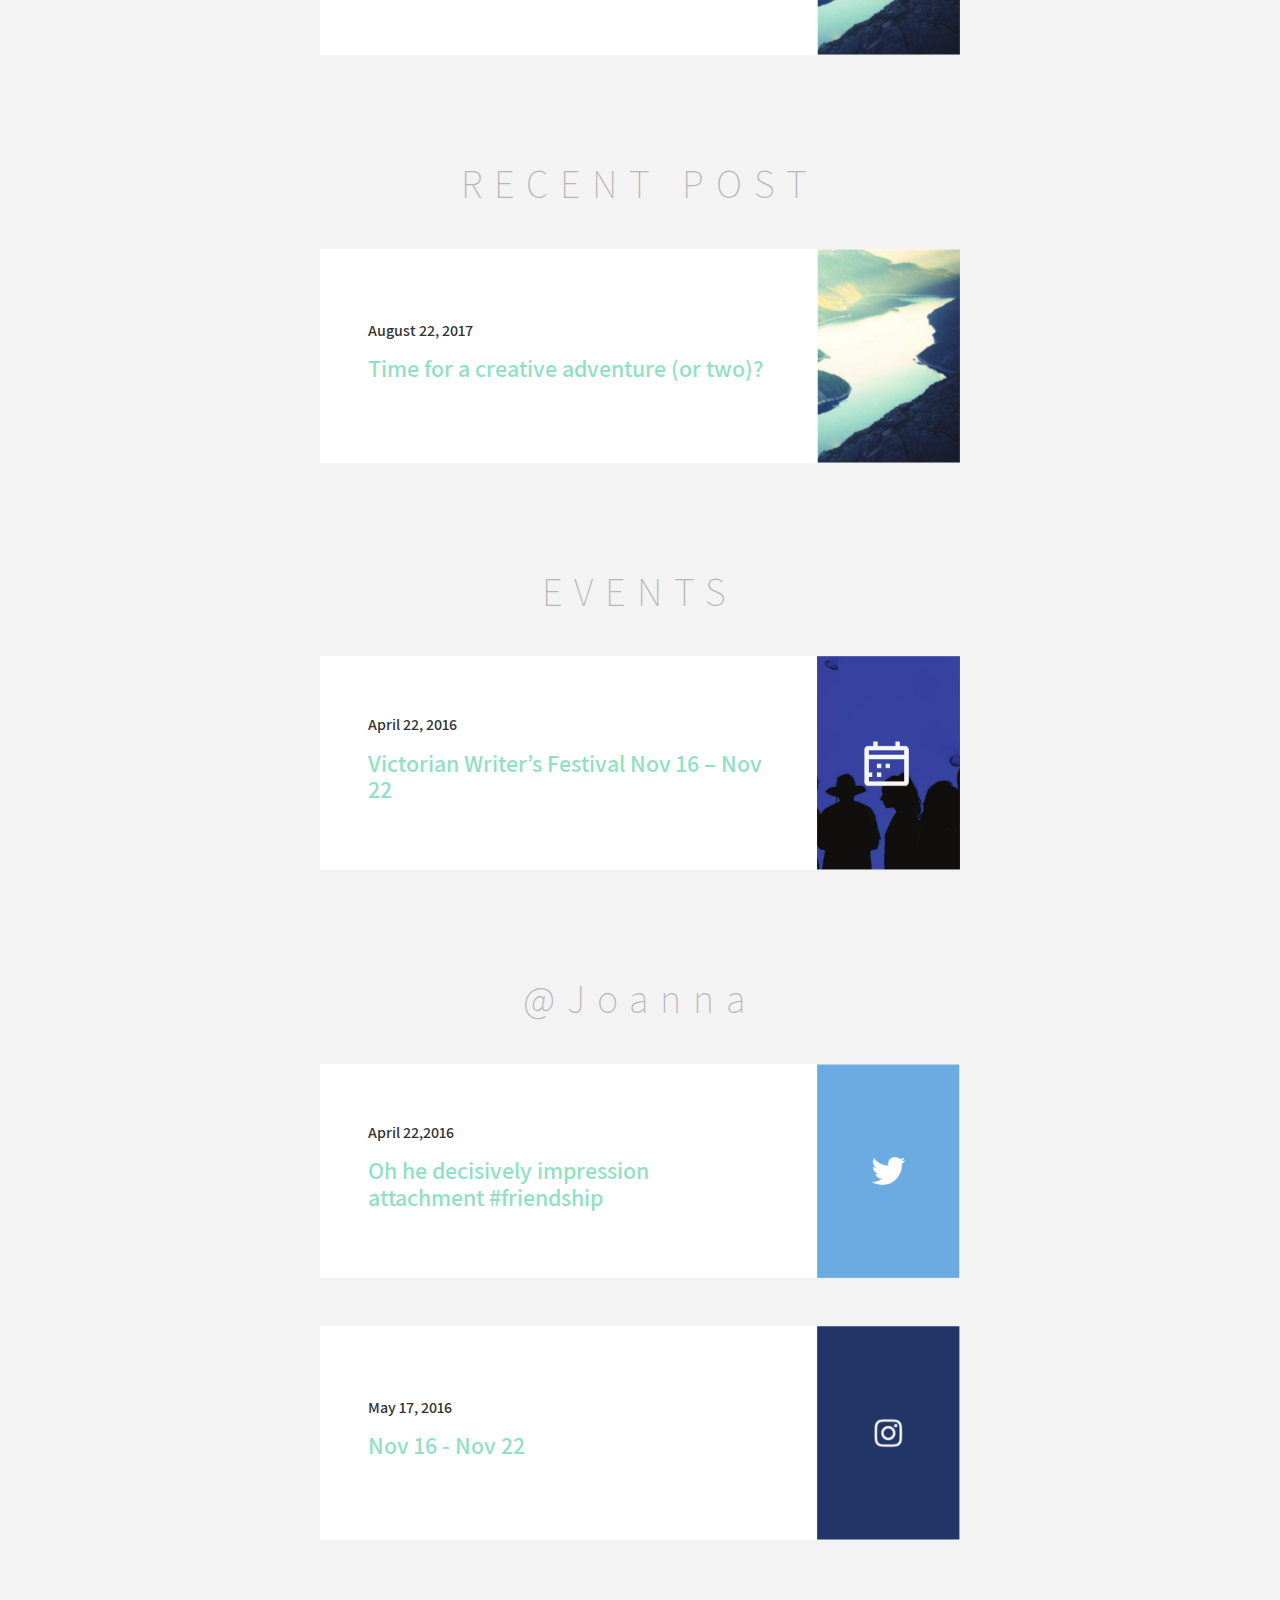
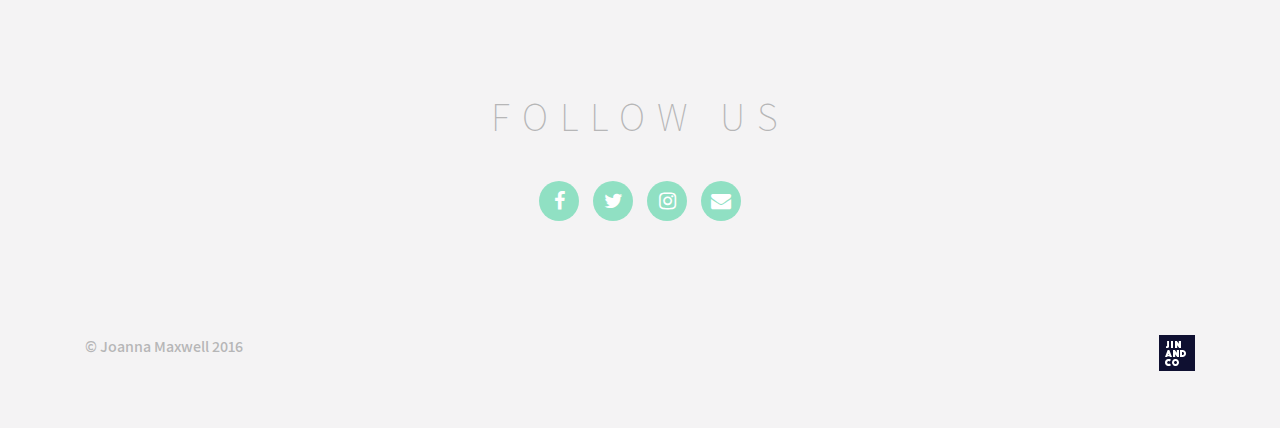
==== commit b4b65a08: "add image in about us" ====
--- a/index.html
+++ b/index.html
@@ -102,12 +102,12 @@
 				<img class="d-flex pull-right" src="img/novel.png" alt="Generic placeholder image">
 			</div>
 
-			<h1 class="text-center mb-5 mt-7">ARTICLES</h1>
-
-			<div class="media global-color-1 mb-5 custom-hover color-lighted">
-				<div class="media-body  ml-5 mr-5">
-					<h6 class="medmt-0 color-lighted-not mb-3">May 1, 2016</h6>
-					<h4> Rooms oh fully taken by worse do. Points afraid but may end law lasted. </h4>
+			<h1 class="text-center mb-5 mt-7">REPORTS</h1>
+
+			<div class="media global-color-1 mb-5 custom-hover color-lighted">
+				<div class="media-body  ml-5 mr-5">
+					<h6 class="medmt-0 color-lighted-not mb-3">May 1, 2017</h6>
+					<h4> A spacial repot by Joanna Maxwell </h4>
 					
 				</div>
 				<img class="d-flex pull-right" src="img/river.png" alt="Generic placeholder image">
--- a/css/main.css
+++ b/css/main.css
@@ -458,6 +458,21 @@
 	font-size: 24px;
 }
 
+.post-nav a {
+    color: #E46085;
+}
+
+.pagination {
+    display: inline-block;
+    padding-left: 0;
+    margin: 20px 0;
+    border-radius: 4px;
+}
+
+.pagination a,.pagination span {
+	font-size: 27px;
+}
+
 ::-webkit-input-placeholder { /* WebKit, Blink, Edge */
 
 	font-size: 24px !important;
